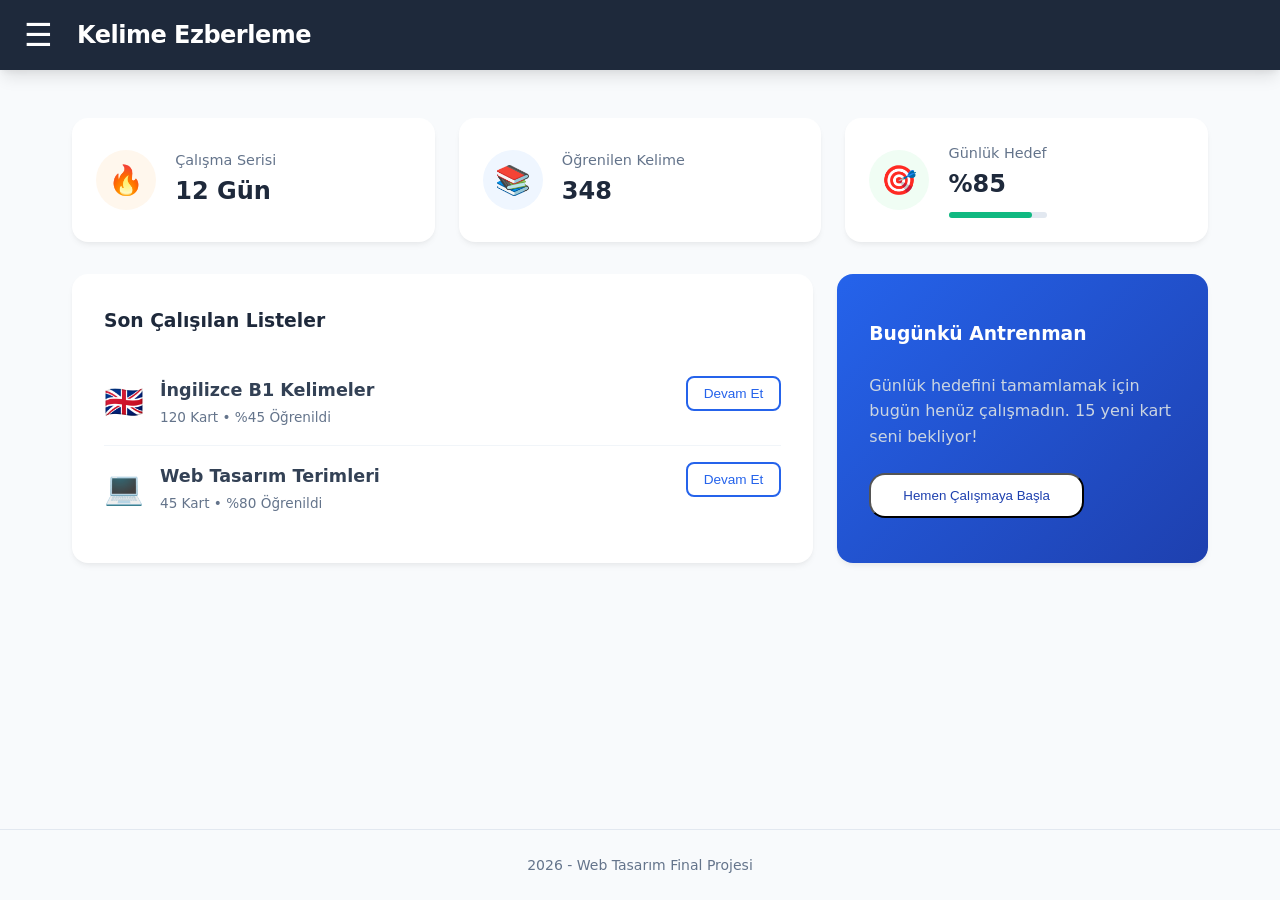
==== index.html @ dd24ced8 "Proje dosyaları yüklendi" ====
<!DOCTYPE html>
<html lang="tr">
<head>
    <meta charset="UTF-8">
    <meta name="viewport" content="width=device-width, initial-scale=1.0">
    <title>Kelime Ezberleme - Ana Sayfa</title>
    <link rel="stylesheet" href="./style.css">
</head>
<body>

    <header>
        <div class="header-sol">
            <button id="menu-buton" class="menu-buton">☰</button>
            <h1><a href="./index.html" class="logo-link">Kelime Ezberleme</a></h1>
        </div>
        
        <nav id="yan-menu" class="yan-menu">
            <div class="menu-baslik">Kelime Ezberleme</div>
            
            <a href="./index.html">Ana Sayfa</a>
            <a href="./listeler.html">Listelerim</a>
            <a href="./kartlar.html">Kart Yönetimi</a>
            <a href="./calis.html">Çalışma Modu</a>
            <a href="./ilerleme.html">İlerleme Takibi</a>
        </nav>
    </header>

    <main>
        <section id="dashboard" class="dashboard-alani">
            
            <div class="istatistik-izgarasi">
                <div class="istatistik-kart">
                    <div class="ikon-kutusu ates-ikonu">🔥</div>
                    <div class="istatistik-bilgi">
                        <h4>Çalışma Serisi</h4>
                        <p class="sayi">12 Gün</p>
                    </div>
                </div>
                <div class="istatistik-kart">
                    <div class="ikon-kutusu kelime-ikonu">📚</div>
                    <div class="istatistik-bilgi">
                        <h4>Öğrenilen Kelime</h4>
                        <p class="sayi">348</p>
                    </div>
                </div>
                <div class="istatistik-kart">
                    <div class="ikon-kutusu hedef-ikonu">🎯</div>
                    <div class="istatistik-bilgi">
                        <h4>Günlük Hedef</h4>
                        <p class="sayi">%85</p>
                        <div class="mini-progress-arka"><div class="mini-progress-dolu" style="width: 85%;"></div></div>
                    </div>
                </div>
            </div>

            <div class="dashboard-alt-izgara">
                
                <div class="son-listeler-kutusu">
                    <h3>Son Çalışılan Listeler</h3>
                    <div class="liste-kartlari-kucuk">
                        <div class="liste-satiri">
                            <span class="liste-ikonu">🇬🇧</span>
                            <div class="liste-detay">
                                <h4>İngilizce B1 Kelimeler</h4>
                                <p>120 Kart • %45 Öğrenildi</p>
                            </div>
                            <button class="btn-ikincil btn-kucuk">Devam Et</button>
                        </div>
                        <div class="liste-satiri">
                            <span class="liste-ikonu">💻</span>
                            <div class="liste-detay">
                                <h4>Web Tasarım Terimleri</h4>
                                <p>45 Kart • %80 Öğrenildi</p>
                            </div>
                            <button class="btn-ikincil btn-kucuk">Devam Et</button>
                        </div>
                    </div>
                </div>

                <div class="hizli-basla-kutusu">
                    <h3>Bugünkü Antrenman</h3>
                    <p>Günlük hedefini tamamlamak için bugün henüz çalışmadın. 15 yeni kart seni bekliyor!</p>
                    <button id="btn-basla" class="btn-ana">Hemen Çalışmaya Başla</button>
                </div>

            </div>
        </section>
    </main>

    <footer>
        <p>2026 - Web Tasarım Final Projesi</p>
    </footer>

    <script src="./script.js" defer></script>
</body>
</html>
---- style.css ----
/* ==========================================================================
   1. CSS DEĞİŞKENLERİ (Renk Paleti ve Tema Ayarları) - Kılavuz Zorunluluğu
   ========================================================================== */
:root {
    /* Renk Paleti (Modern, Şık ve Zengin bir görünüm için) */
    --renk-birincil: #2563eb;       /* Canlı bir mavi (Aksiyon rengi) */
    --renk-ikincil: #1e293b;        /* Koyu lacivert/gri (Başlıklar ve Menü için) */
    --renk-arkaplan: #f8fafc;       /* Çok uçuk bir gri/beyaz (Göz yormaz) */
    --renk-kart: #ffffff;           /* Kart ve kutu arkaplanları */
    --renk-metin: #334155;          /* Okunabilir koyu gri */
    --renk-metin-acik: #64748b;     /* Alt başlıklar ve açıklamalar için açık gri */
    
    /* Durum Renkleri */
    --renk-basari: #10b981;         /* Doğru butonları ve ilerleme için zümrüt yeşili */
    --renk-hata: #ef4444;           /* Yanlış butonları ve silme işlemleri için kırmızı */

    /* Gölgeler ve Yuvarlatmalar (Premium Hissiyat İçin) */
    --golge-hafif: 0 4px 6px -1px rgba(0, 0, 0, 0.05), 0 2px 4px -1px rgba(0, 0, 0, 0.03);
    --golge-belirgin: 0 10px 15px -3px rgba(0, 0, 0, 0.1), 0 4px 6px -2px rgba(0, 0, 0, 0.05);
    --radius-kucuk: 8px;
    --radius-buyuk: 16px;
    
    /* Font ve Geçiş (Animasyon) Ayarları */
    --font-ana: 'Inter', system-ui, -apple-system, sans-serif;
    --gecis-hizi: 0.3s ease;
}

/* ==========================================================================
   2. TEMEL SIFIRLAMA (Reset) VE SAYFA AYARLARI
   ========================================================================== */
* {
    margin: 0;
    padding: 0;
    box-sizing: border-box;
}

body {
    font-family: var(--font-ana);
    background-color: var(--renk-arkaplan);
    color: var(--renk-metin);
    line-height: 1.6;
    min-height: 100vh;
    display: flex;
    flex-direction: column;
}

/* ==========================================================================
   3. ÜST MENÜ VE YAN MENÜ (Header & Sidebar)
   ========================================================================== */
header {
    background-color: var(--renk-ikincil);
    color: white;
    padding: 1rem 1.5rem;
    display: flex;
    align-items: center;
    box-shadow: var(--golge-belirgin);
    position: sticky;
    top: 0;
    z-index: 100;
}

.header-sol {
    display: flex;
    align-items: center;
    gap: 1.5rem;
}

header h1 {
    font-size: 1.5rem;
    font-weight: 700;
    letter-spacing: -0.5px;
}

/* Hamburger Butonu Tasarımı */
.menu-buton {
    background: none;
    border: none;
    color: white;
    font-size: 2rem;
    cursor: pointer;
    padding: 0;
    box-shadow: none; /* Ana buton gölgesini ezdik */
}

.menu-buton:hover {
    background: none;
    box-shadow: none;
    transform: scale(1.1); /* Üzerine gelince sadece hafif büyür */
    color: var(--renk-birincil);
}

/* Yan Menü (Güncellenmiş Hali) */
.yan-menu {
    position: fixed;
    top: 0;
    left: -300px;
    width: 280px;
    height: 100vh;
    background-color: #0f172a;
    display: flex;
    flex-direction: column;
    padding-top: 0; /* DEĞİŞİKLİK: Başlığın yukarıya tam oturması için 0 yaptık */
    transition: left 0.4s cubic-bezier(0.4, 0, 0.2, 1);
    box-shadow: var(--golge-belirgin);
    z-index: 99;
}

/* JS ile 'acik' class'ı eklendiğinde menü ekrana girecek */
.yan-menu.acik {
    left: 0; 
}

.yan-menu a {
    color: #cbd5e1;
    text-decoration: none;
    font-weight: 500;
    font-size: 1.1rem;
    padding: 1.2rem 2rem;
    border-bottom: 1px solid rgba(255, 255, 255, 0.05);
    transition: all var(--gecis-hizi);
}

.yan-menu a:hover {
    color: white;
    background-color: rgba(255, 255, 255, 0.1);
    padding-left: 2.5rem; /* Üzerine gelince link hafif sağa kayar, premium bir his verir */
    border-left: 4px solid var(--renk-birincil);
}

/* ==========================================================================
   4. ANA İÇERİK ALANI (Main) VE BUTONLAR
   ========================================================================== */
main {
    flex: 1; /* Footer'ı en alta itmek için */
    width: 100%;
    max-width: 1200px;
    margin: 0 auto;
    padding: 3rem 2rem;
}

/* ==========================================================================
   5. BUTON DÜZELTMELERİ (Orantılı ve Şık Görünüm İçin)
   ========================================================================== */
/* Butonların kapsayıcı alan kadar uzamasını engeller ve kendi boyutlarında kalmalarını sağlar */
button {
    width: fit-content; 
    align-self: flex-start;
}

/* Farklı Buton Tipleri */
.btn-ana {
    background-color: var(--renk-birincil);
    padding: 0.8rem 2rem;
    border-radius: var(--radius-buyuk); /* Daha yuvarlak ve modern hatlar */
}

.btn-ikincil {
    background-color: transparent;
    color: var(--renk-birincil);
    border: 2px solid var(--renk-birincil);
}

.btn-ikincil:hover {
    background-color: var(--renk-birincil);
    color: white;
}

.btn-kucuk {
    padding: 0.5rem 1rem;
    font-size: 0.85rem;
    border-radius: var(--radius-kucuk);
}

/* ==========================================================================
   6. ANA SAYFA (DASHBOARD) TASARIMI
   ========================================================================== */
.dashboard-alani {
    display: flex;
    flex-direction: column;
    gap: 2rem;
}

/* Üst İstatistik Kartları */
.istatistik-izgarasi {
    display: grid;
    grid-template-columns: repeat(auto-fit, minmax(250px, 1fr));
    gap: 1.5rem;
}

.istatistik-kart {
    background-color: var(--renk-kart);
    padding: 1.5rem;
    border-radius: var(--radius-buyuk);
    box-shadow: var(--golge-hafif);
    display: flex;
    align-items: center;
    gap: 1.2rem;
    transition: transform var(--gecis-hizi);
}

.istatistik-kart:hover {
    transform: translateY(-5px);
    box-shadow: var(--golge-belirgin);
}

.ikon-kutusu {
    width: 60px;
    height: 60px;
    border-radius: 50%;
    display: flex;
    justify-content: center;
    align-items: center;
    font-size: 1.8rem;
}

.ates-ikonu { background-color: #fff7ed; color: #f97316; }
.kelime-ikonu { background-color: #eff6ff; color: #3b82f6; }
.hedef-ikonu { background-color: #f0fdf4; color: #22c55e; }

.istatistik-bilgi h4 {
    color: var(--renk-metin-acik);
    font-size: 0.9rem;
    font-weight: 500;
}

.istatistik-bilgi .sayi {
    font-size: 1.5rem;
    font-weight: 700;
    color: var(--renk-ikincil);
}

/* Mini Progress Bar (Hedef Kartı İçin) */
.mini-progress-arka {
    width: 100%;
    height: 6px;
    background-color: #e2e8f0;
    border-radius: 10px;
    margin-top: 0.5rem;
}

.mini-progress-dolu {
    height: 100%;
    background-color: var(--renk-basari);
    border-radius: 10px;
}

/* Alt Bölüm: Son Listeler ve Hızlı Başla */
.dashboard-alt-izgara {
    display: grid;
    grid-template-columns: 2fr 1fr; /* Sol taraf daha geniş, sağ taraf daha dar */
    gap: 1.5rem;
}

@media (max-width: 768px) {
    .dashboard-alt-izgara {
        grid-template-columns: 1fr; /* Mobilde alt alta dizer */
    }
}

.son-listeler-kutusu, .hizli-basla-kutusu {
    background-color: var(--renk-kart);
    padding: 2rem;
    border-radius: var(--radius-buyuk);
    box-shadow: var(--golge-hafif);
}

.son-listeler-kutusu h3, .hizli-basla-kutusu h3 {
    margin-bottom: 1.5rem;
    color: var(--renk-ikincil);
}

.liste-satiri {
    display: flex;
    align-items: center;
    justify-content: space-between;
    padding: 1rem 0;
    border-bottom: 1px solid #f1f5f9;
}

.liste-satiri:last-child {
    border-bottom: none;
}

.liste-ikonu {
    font-size: 2rem;
    margin-right: 1rem;
}

.liste-detay {
    flex: 1; /* Ortadaki yazının alanı doldurmasını sağlar, butonu sağa iter */
}

.liste-detay h4 {
    font-size: 1.1rem;
    color: var(--renk-metin);
}

.liste-detay p {
    font-size: 0.85rem;
    color: var(--renk-metin-acik);
    margin-top: 0.2rem;
}

.hizli-basla-kutusu {
    background: linear-gradient(135deg, #2563eb, #1e40af);
    color: white;
    display: flex;
    flex-direction: column;
    justify-content: center;
    align-items: flex-start;
}

.hizli-basla-kutusu h3 {
    color: white;
}

.hizli-basla-kutusu p {
    margin-bottom: 1.5rem;
    color: #cbd5e1;
}

.hizli-basla-kutusu .btn-ana {
    background-color: white;
    color: #1e40af;
}

.hizli-basla-kutusu .btn-ana:hover {
    background-color: #f8fafc;
    transform: translateY(-2px);
}

button:hover {
    transform: translateY(-2px); /* Üzerine gelince hafifçe yukarı kalkar */
    box-shadow: var(--golge-belirgin);
    background-color: #1d4ed8; /* Biraz daha koyu mavi */
}

/* Footer (Alt Bilgi) */
footer {
    text-align: center;
    padding: 1.5rem;
    color: var(--renk-metin-acik);
    font-size: 0.875rem;
    border-top: 1px solid #e2e8f0;
}

/* ==========================================================================
   YENİ EKLEMELER: Logo Linki ve Yan Menü Başlığı
   ========================================================================== */

/* Sol üstteki Kelime Ezberleme yazısının link tasarımını düzeltiyoruz */
.logo-link {
    color: white;
    text-decoration: none; /* Altındaki çizgiyi kaldırır */
    transition: color var(--gecis-hizi);
}

.logo-link:hover {
    color: #cbd5e1; /* Üzerine gelince çok hafif grileşir, tıklanabilir olduğunu belli eder */
}

/* Yan menü açıldığında sol üst köşede duracak premium başlık alanı */
.menu-baslik {
    font-size: 1.4rem;
    font-weight: 700;
    color: white;
    padding: 1.5rem 2rem;
    background-color: var(--renk-ikincil); /* Header ile aynı koyu ton */
    border-bottom: 3px solid var(--renk-birincil); /* Altına şık mavi bir çizgi çeker */
    margin-bottom: 1rem;
    letter-spacing: -0.5px;
}
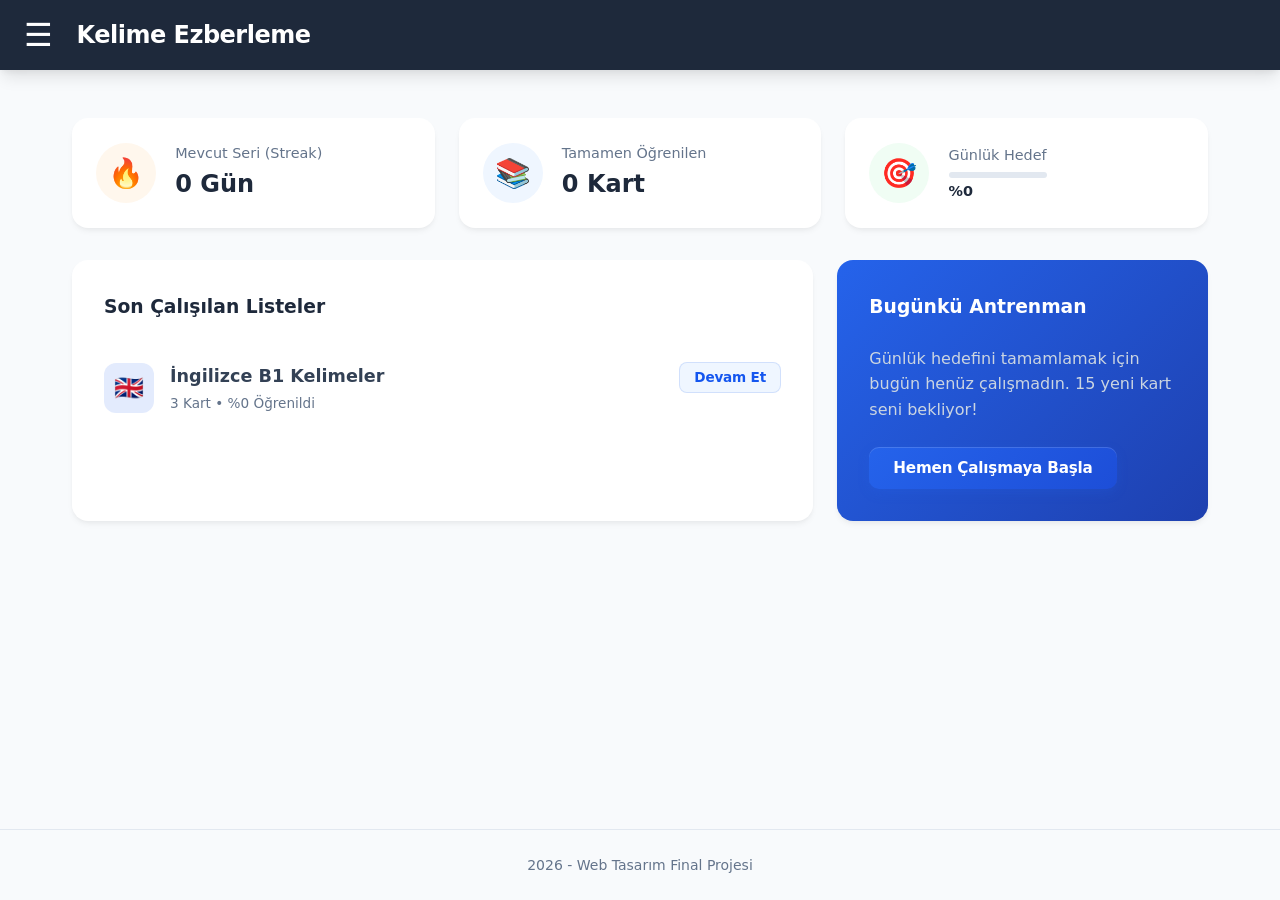
==== commit f31dd9b1: "Final güncellemeleri tamamlandı" ====
--- a/index.html
+++ b/index.html
@@ -29,28 +29,34 @@
         <section id="dashboard" class="dashboard-alani">
             
             <div class="istatistik-izgarasi">
-                <div class="istatistik-kart">
+                
+                <div class="istatistik-kart" style="cursor: pointer;" title="İlerleme Detaylarını Gör" onclick="window.location.href='./ilerleme.html'">
                     <div class="ikon-kutusu ates-ikonu">🔥</div>
                     <div class="istatistik-bilgi">
-                        <h4>Çalışma Serisi</h4>
-                        <p class="sayi">12 Gün</p>
+                        <h4>Mevcut Seri (Streak)</h4>
+                        <p class="sayi">0 Gün</p>
                     </div>
                 </div>
-                <div class="istatistik-kart">
+                
+                <div class="istatistik-kart" id="kart-ogrenilen" style="cursor: pointer;" title="Öğrenilen Kelimeleri Gör">
                     <div class="ikon-kutusu kelime-ikonu">📚</div>
                     <div class="istatistik-bilgi">
-                        <h4>Öğrenilen Kelime</h4>
-                        <p class="sayi">348</p>
+                        <h4>Tamamen Öğrenilen</h4>
+                        <p class="sayi">0 Kart</p>
                     </div>
                 </div>
-                <div class="istatistik-kart">
+                
+                <div class="istatistik-kart" id="kart-hedef" style="cursor: pointer;" title="Hedef Detayını Gör">
                     <div class="ikon-kutusu hedef-ikonu">🎯</div>
                     <div class="istatistik-bilgi">
                         <h4>Günlük Hedef</h4>
-                        <p class="sayi">%85</p>
-                        <div class="mini-progress-arka"><div class="mini-progress-dolu" style="width: 85%;"></div></div>
+                        <div class="mini-progress-arka" style="margin-top: 5px; height: 6px; margin-bottom: 2px;">
+                            <div class="mini-progress-dolu" style="width: 0%; background-color: var(--renk-basari);"></div>
+                        </div>
+                        <p class="sayi" style="font-size: 0.9rem;">%0</p>
                     </div>
                 </div>
+
             </div>
 
             <div class="dashboard-alt-izgara">
@@ -87,6 +93,33 @@
         </section>
     </main>
 
+    <div id="modal-ogrenilen" class="modal-arkaplan" style="display: none;">
+            <div class="modal-icerik">
+                <div class="modal-ust">
+                    <h3>Öğrenilen Kelimeler</h3>
+                    <button class="btn-kapat" onclick="modalKapat('modal-ogrenilen')">✖</button>
+                </div>
+                <div class="modal-govde">
+                    <ul id="ogrenilen-kelimeler-listesi" class="kelime-liste-scroll">
+                        </ul>
+                </div>
+            </div>
+        </div>
+
+        <div id="modal-hedef" class="modal-arkaplan" style="display: none;">
+            <div class="modal-icerik">
+                <div class="modal-ust">
+                    <h3>Günlük Hedef Durumu</h3>
+                    <button class="btn-kapat" onclick="modalKapat('modal-hedef')">✖</button>
+                </div>
+                <div class="modal-govde" style="text-align: center;">
+                    <div id="hedef-detay-alani">
+                        </div>
+                    <button class="btn-ana" onclick="window.location.href='./calis.html'" style="margin-top: 1.5rem; width: 100%;">Çalışmaya Devam Et</button>
+                </div>
+            </div>
+        </div>
+
     <footer>
         <p>2026 - Web Tasarım Final Projesi</p>
     </footer>
--- a/style.css
+++ b/style.css
@@ -3,7 +3,7 @@
    ========================================================================== */
 :root {
     /* Renk Paleti (Modern, Şık ve Zengin bir görünüm için) */
-    --renk-birincil: #2563eb;       /* Canlı bir mavi (Aksiyon rengi) */
+    --renk-birincil: #1456ef;       /* Canlı bir mavi (Aksiyon rengi) */
     --renk-ikincil: #1e293b;        /* Koyu lacivert/gri (Başlıklar ve Menü için) */
     --renk-arkaplan: #f8fafc;       /* Çok uçuk bir gri/beyaz (Göz yormaz) */
     --renk-kart: #ffffff;           /* Kart ve kutu arkaplanları */
@@ -139,36 +139,107 @@
 }
 
 /* ==========================================================================
-   5. BUTON DÜZELTMELERİ (Orantılı ve Şık Görünüm İçin)
-   ========================================================================== */
-/* Butonların kapsayıcı alan kadar uzamasını engeller ve kendi boyutlarında kalmalarını sağlar */
-button {
-    width: fit-content; 
+   YENİLENMİŞ BUTON MİMARİSİ (Premium & Akıcı Etkileşim)
+   ========================================================================== */
+
+/* Tüm Butonlar İçin Ortak Taban Ayarları */
+button, .btn-geri, .btn-ana, .btn-ikincil, .btn-sil {
+    display: inline-flex;
+    align-items: center;
+    justify-content: center;
+    gap: 0.5rem; /* İkon ve yazı arasındaki boşluk */
+    font-family: var(--font-ana);
+    font-size: 0.95rem;
+    font-weight: 600;
+    letter-spacing: -0.2px;
+    cursor: pointer;
+    border: none;
+    outline: none;
+    width: fit-content;
     align-self: flex-start;
-}
-
-/* Farklı Buton Tipleri */
-.btn-ana {
-    background-color: var(--renk-birincil);
-    padding: 0.8rem 2rem;
-    border-radius: var(--radius-buyuk); /* Daha yuvarlak ve modern hatlar */
-}
-
-.btn-ikincil {
-    background-color: transparent;
+    
+    /* Yumuşak geçiş efekti (Hocanın istediği transition şartı) */
+    transition: all 0.2s cubic-bezier(0.4, 0, 0.2, 1);
+    
+    /* Modern, temiz kenar yuvarlatma */
+    border-radius: 10px; 
+    padding: 0.75rem 1.5rem;
+    
+    /* Dokunmatik cihazlar için mavi parlamayı engeller */
+    -webkit-tap-highlight-color: transparent;
+}
+
+/* Tıklanma (Basılma) Hissi - Tüm butonlarda hafifçe içeri çökme efekti */
+button:active, .btn-geri:active {
+    transform: scale(0.97) translateY(0) !important;
+}
+
+/* 1. ANA AKSİYON BUTONU (Premium Canlı Mavi) */
+.btn-ana, #btn-basla, .btn-ekle {
+    background: linear-gradient(135deg, #2563eb, #1d4ed8);
+    color: #ffffff;
+    box-shadow: 0 4px 12px rgba(37, 99, 235, 0.2), 
+                inset 0 1px 0 rgba(255, 255, 255, 0.15);
+}
+
+.btn-ana:hover, #btn-basla:hover, .btn-ekle:hover {
+    background: linear-gradient(135deg, #1d4ed8, #1e40af);
+    transform: translateY(-2px);
+    box-shadow: 0 6px 16px rgba(37, 99, 235, 0.3), 
+                inset 0 1px 0 rgba(255, 255, 255, 0.2);
+}
+
+/* 2. İKİNCİL AKSİYON BUTONU (Zarif, Şeffaf ve Soft Mavi Tonlu) */
+.btn-ikincil, .btn-guncelle {
+    background-color: #eff6ff;
     color: var(--renk-birincil);
-    border: 2px solid var(--renk-birincil);
-}
-
-.btn-ikincil:hover {
-    background-color: var(--renk-birincil);
-    color: white;
-}
-
+    border: 1px solid rgba(37, 99, 235, 0.15);
+}
+
+.btn-ikincil:hover, .btn-guncelle:hover {
+    background-color: #dbeafe;
+    color: #1e40af;
+    border-color: rgba(37, 99, 235, 0.3);
+    transform: translateY(-1px);
+}
+
+/* 3. SİLME / TEHLİKE BUTONU (Zarif Kırmızı Tasarım) */
+.btn-sil {
+    background-color: #fef2f2;
+    color: var(--renk-hata);
+    border: 1px solid rgba(239, 68, 68, 0.15);
+}
+
+.btn-sil:hover {
+    background-color: #fee2e2;
+    color: #991b1b;
+    border-color: rgba(239, 68, 68, 0.3);
+    transform: translateY(-1px);
+}
+
+/* 4. GERİ DÖN BUTONU (Minimalist, Şık ve Göze Batmayan Sol Köşe Butonu) */
+.btn-geri {
+    background-color: #ffffff;
+    color: var(--renk-metin);
+    border: 1px solid #e2e8f0;
+    font-size: 0.875rem;
+    padding: 0.5rem 1rem;
+    margin-bottom: 1.5rem;
+    box-shadow: 0 1px 3px rgba(0,0,0,0.05);
+}
+
+.btn-geri:hover {
+    background-color: #f8fafc;
+    color: var(--renk-ikincil);
+    border-color: #cbd5e1;
+    transform: translateX(-3px); /* Sola doğru hafifçe esner */
+}
+
+/* 5. KÜÇÜK BUTON MODİFİYESİ (Tablo veya Liste Satırlarındaki Butonlar İçin) */
 .btn-kucuk {
-    padding: 0.5rem 1rem;
-    font-size: 0.85rem;
-    border-radius: var(--radius-kucuk);
+    padding: 0.4rem 0.9rem !important;
+    font-size: 0.85rem !important;
+    border-radius: 8px !important;
 }
 
 /* ==========================================================================
@@ -369,4 +440,417 @@
     border-bottom: 3px solid var(--renk-birincil); /* Altına şık mavi bir çizgi çeker */
     margin-bottom: 1rem;
     letter-spacing: -0.5px;
-}+}
+
+/* ==========================================================================
+   7. FORM ELEMANLARI VE LİSTELER SAYFASI TASARIMI
+   ========================================================================== */
+.form-kutu {
+    background-color: var(--renk-kart);
+    padding: 2rem;
+    border-radius: var(--radius-buyuk);
+    box-shadow: var(--golge-hafif);
+    margin-bottom: 2rem;
+}
+
+.form-kutu h3 {
+    margin-bottom: 1.5rem;
+    color: var(--renk-ikincil);
+    border-bottom: 2px solid #f1f5f9;
+    padding-bottom: 0.5rem;
+}
+
+.form-grup {
+    margin-bottom: 1.2rem;
+    display: flex;
+    flex-direction: column;
+    gap: 0.5rem;
+}
+
+.form-grup label {
+    font-weight: 500;
+    font-size: 0.95rem;
+}
+
+.form-grup input, .form-grup select, .form-grup textarea {
+    padding: 0.75rem;
+    border: 1px solid #cbd5e1;
+    border-radius: var(--radius-kucuk);
+    font-family: inherit;
+    font-size: 1rem;
+    transition: border-color var(--gecis-hizi);
+}
+
+.form-grup input:focus, .form-grup select:focus, .form-grup textarea:focus {
+    outline: none;
+    border-color: var(--renk-birincil);
+    box-shadow: 0 0 0 3px rgba(37, 99, 235, 0.1);
+}
+
+/* Dinamik Liste Kartları Izgarası */
+.listeler-izgarasi {
+    display: grid;
+    grid-template-columns: repeat(auto-fill, minmax(300px, 1fr));
+    gap: 1.5rem;
+    margin-top: 1.5rem;
+}
+
+.liste-karti {
+    background-color: var(--renk-kart);
+    border-radius: var(--radius-kucuk);
+    padding: 1.5rem;
+    box-shadow: var(--golge-hafif);
+    display: flex;
+    flex-direction: column;
+    gap: 1.2rem;
+    transition: transform var(--gecis-hizi);
+}
+
+.liste-karti:hover {
+    transform: translateY(-4px);
+    box-shadow: var(--golge-belirgin);
+}
+
+.liste-ust {
+    display: flex;
+    align-items: center;
+    gap: 1rem;
+}
+
+.liste-ikonu {
+    width: 50px;
+    height: 50px;
+    border-radius: 12px;
+    display: flex;
+    justify-content: center;
+    align-items: center;
+    font-size: 1.5rem;
+}
+
+.liste-baslik h4 {
+    font-size: 1.2rem;
+    color: var(--renk-ikincil);
+    margin-bottom: 0.2rem;
+}
+
+.liste-kategori {
+    font-size: 0.85rem;
+    color: var(--renk-metin-acik);
+    background-color: #f1f5f9;
+    padding: 0.2rem 0.6rem;
+    border-radius: 20px;
+}
+
+.liste-aksiyonlar {
+    display: flex;
+    gap: 0.5rem;
+    margin-top: auto; /* Butonları kartın en altına iter */
+}
+
+.btn-sil {
+    background-color: white;
+    color: var(--renk-hata);
+    border: 1px solid var(--renk-hata);
+}
+
+.btn-sil:hover {
+    background-color: var(--renk-hata);
+    color: white;
+}
+
+/* ==========================================================================
+   9. KART YÖNETİMİ SAYFASI İÇERİK TASARIMLARI
+   ========================================================================== */
+
+/* Yönetim ekranında oluşan kartların CSS Grid ile dizilmesi */
+.kart-izgarasi {
+    display: grid;
+    grid-template-columns: repeat(auto-fill, minmax(300px, 1fr));
+    gap: 1.5rem;
+    margin-top: 1rem;
+}
+
+.yonetim-karti {
+    background-color: var(--renk-kart);
+    border: 1px solid #e2e8f0;
+    border-radius: var(--radius-kucuk);
+    padding: 1.5rem;
+    box-shadow: 0 1px 3px rgba(0,0,0,0.05);
+    display: flex;
+    flex-direction: column;
+}
+
+.kart-icerik-ust {
+    display: flex;
+    justify-content: space-between;
+    align-items: flex-start;
+    margin-bottom: 0.5rem;
+}
+
+.yuzler p {
+    margin-bottom: 0.3rem;
+    font-size: 1.05rem;
+    color: var(--renk-metin);
+}
+
+.ornek-metin {
+    font-size: 0.9rem;
+    color: var(--renk-metin-acik);
+    background-color: #f8fafc;
+    padding: 0.5rem;
+    border-radius: 6px;
+    margin-top: 0.5rem;
+}
+
+/* Durum Etiketleri (Yeni, Öğreniliyor, Öğrenildi) */
+.durum-etiket {
+    font-size: 0.75rem;
+    font-weight: 700;
+    padding: 0.3rem 0.6rem;
+    border-radius: 20px;
+    letter-spacing: 0.5px;
+}
+
+.durum-yeni { background-color: #f1f5f9; color: #64748b; }
+.durum-öğreniliyor { background-color: #fef3c7; color: #d97706; }
+.durum-öğrenildi { background-color: #dcfce3; color: #166534; }
+
+/* ==========================================================================
+   10. ÇALIŞMA MODU VE 3D KART ÇEVİRME ANİMASYONU
+   ========================================================================== */
+#calisma-alani {
+    display: flex;
+    flex-direction: column;
+    align-items: center;
+    gap: 2rem;
+    max-width: 800px;
+    margin: 0 auto;
+}
+
+/* 1. SAHNE: Kılavuz Zorunluluğu olan CSS 'perspective' ayarı  */
+.kart-sahnesi {
+    width: 100%;
+    max-width: 600px;
+    height: 350px;
+    perspective: 1000px; /* Bu değer karta 3D derinlik hissi verir */
+    margin: 1rem 0;
+}
+
+/* 2. KARTIN KENDİSİ: Dönüş animasyonunun hızı ve 3D koruması */
+.kart {
+    width: 100%;
+    height: 100%;
+    position: relative;
+    /* Kılavuz Zorunluluğu: Smooth transition 0.6s  */
+    transition: transform 0.6s cubic-bezier(0.4, 0, 0.2, 1); 
+    transform-style: preserve-3d; /* Arka yüzün 3D alanında kalmasını sağlar */
+    cursor: pointer;
+    box-shadow: var(--golge-belirgin);
+    border-radius: var(--radius-buyuk);
+}
+
+/* JavaScript ile 'dondur' class'ı eklendiğinde kart Y ekseninde döner */
+.kart.dondur {
+    /* Kılavuz Zorunluluğu: rotateY(180deg)  */
+    transform: rotateY(180deg); 
+}
+
+/* 3. KARTIN YÜZEYLERİ (Ön ve Arka Ortak Ayarlar) */
+.kart-yuz {
+    position: absolute;
+    width: 100%;
+    height: 100%;
+    backface-visibility: hidden; /* Kart dönünce arkada kalan yüzü gizler */
+    display: flex;
+    flex-direction: column;
+    justify-content: center;
+    align-items: center;
+    text-align: center;
+    padding: 2rem;
+    border-radius: var(--radius-buyuk);
+    background-color: var(--renk-kart);
+    font-size: 2.5rem;
+    font-weight: 700;
+    color: var(--renk-ikincil);
+}
+
+/* 4. KARTIN ARKA YÜZÜ (Başlangıçta arkaya dönük durması için) */
+.kart-arka {
+    transform: rotateY(180deg);
+    background-color: #f8fafc;
+    border: 3px solid var(--renk-birincil);
+    color: var(--renk-birincil);
+}
+
+/* Üst Kontroller ve İlerleme Çubuğu Tasarımı */
+.calisma-ayarlari {
+    width: 100%;
+    display: flex;
+    justify-content: space-between;
+    align-items: center;
+}
+
+.ilerleme-konteyner {
+    flex-grow: 1;
+    margin-left: 2rem;
+    background-color: #e2e8f0;
+    height: 12px;
+    border-radius: 10px;
+    overflow: hidden;
+}
+
+#ilerleme-cubugu {
+    height: 100%;
+    background-color: var(--renk-basari);
+    width: 0%; /* Bu yüzdeyi JS ile değiştireceğiz */
+    transition: width 0.4s ease;
+}
+
+/* Doğru/Yanlış Butonları Özel Tasarımı */
+.aksiyon-butonlari {
+    display: flex;
+    gap: 1.5rem;
+    width: 100%;
+    justify-content: center;
+}
+
+#btn-yanlis { background-color: var(--renk-hata); color: white; border: none; box-shadow: 0 4px 12px rgba(239, 68, 68, 0.3); }
+#btn-yanlis:hover { background-color: #b91c1c; }
+#btn-dogru { background-color: var(--renk-basari); color: white; border: none; box-shadow: 0 4px 12px rgba(16, 185, 129, 0.3); }
+#btn-dogru:hover { background-color: #047857; }
+
+/* ==========================================================================
+   11. İLERLEME VE İSTATİSTİK SAYFASI (Zor Kartlar ve CSS Grid Takvim)
+   ========================================================================== */
+.zor-kartlar {
+    list-style: none;
+    padding: 0;
+}
+
+.zor-kartlar li {
+    display: flex;
+    justify-content: space-between;
+    align-items: center;
+    padding: 1rem 0;
+    border-bottom: 1px solid #f1f5f9;
+}
+
+.zor-kartlar li:last-child {
+    border-bottom: none;
+}
+
+.zor-kelime {
+    font-weight: 600;
+    font-size: 1.1rem;
+    color: var(--renk-ikincil);
+}
+
+.zor-hata {
+    color: var(--renk-hata);
+    font-size: 0.85rem;
+    font-weight: bold;
+    background-color: #fef2f2;
+    padding: 0.3rem 0.8rem;
+    border-radius: 20px;
+}
+
+/* Kılavuz Zorunluluğu: Çalışma Serisi Takvimi (Mini CSS Grid) */
+.takvim-grid {
+    display: grid;
+    grid-template-columns: repeat(7, 1fr);
+    gap: 0.5rem;
+    margin-top: 1.5rem;
+}
+
+.takvim-gun {
+    aspect-ratio: 1; /* Kutuların tam kare olmasını sağlar */
+    background-color: #f1f5f9;
+    border-radius: var(--radius-kucuk);
+    display: flex;
+    align-items: center;
+    justify-content: center;
+    font-size: 0.85rem;
+    font-weight: 500;
+    color: var(--renk-metin-acik);
+    transition: transform 0.2s ease;
+}
+
+.takvim-gun.aktif {
+    background-color: var(--renk-basari);
+    color: white;
+    font-weight: bold;
+    box-shadow: 0 4px 10px rgba(16, 185, 129, 0.3);
+}
+
+.takvim-gun:hover {
+    transform: translateY(-2px);
+}
+
+.liste-ilerleme-satiri {
+    margin-bottom: 1.2rem;
+}
+
+.liste-ilerleme-baslik {
+    display: flex;
+    justify-content: space-between;
+    font-size: 0.95rem;
+    font-weight: 500;
+    margin-bottom: 0.4rem;
+}
+
+@media (max-width: 768px) {
+    .ilerleme-alt-izgara {
+        grid-template-columns: 1fr !important; /* Mobilde alt alta sıralar */
+    }
+}
+
+/* ==========================================================================
+   12. MODAL (AÇILIR PENCERE) TASARIMLARI
+   ========================================================================== */
+.modal-arkaplan {
+    position: fixed;
+    top: 0; left: 0; width: 100%; height: 100%;
+    background-color: rgba(15, 23, 42, 0.6);
+    backdrop-filter: blur(4px);
+    display: flex; justify-content: center; align-items: center;
+    z-index: 1000;
+}
+
+.modal-icerik {
+    background-color: var(--renk-kart);
+    width: 90%; max-width: 450px;
+    border-radius: var(--radius-buyuk);
+    padding: 1.5rem;
+    box-shadow: 0 20px 25px -5px rgba(0, 0, 0, 0.1);
+    animation: modalAcilis 0.3s cubic-bezier(0.4, 0, 0.2, 1);
+}
+
+@keyframes modalAcilis {
+    from { opacity: 0; transform: scale(0.95) translateY(10px); }
+    to { opacity: 1; transform: scale(1) translateY(0); }
+}
+
+.modal-ust { 
+    display: flex; justify-content: space-between; align-items: center; 
+    margin-bottom: 1rem; border-bottom: 1px solid #e2e8f0; padding-bottom: 0.8rem; 
+}
+.modal-ust h3 { color: var(--renk-ikincil); font-size: 1.2rem; margin: 0; }
+.btn-kapat { background: transparent; border: none; font-size: 1.2rem; cursor: pointer; color: var(--renk-metin-acik); }
+.btn-kapat:hover { color: var(--renk-hata); transform: scale(1.1); }
+
+/* Öğrenilen Kelimeler Kaydırma Listesi */
+.kelime-liste-scroll { 
+    max-height: 300px; overflow-y: auto; 
+    padding: 0; margin: 0; list-style: none; 
+}
+.kelime-liste-scroll li { 
+    display: flex; justify-content: space-between; 
+    padding: 0.8rem 0.5rem; border-bottom: 1px dashed #e2e8f0; 
+}
+.kelime-liste-scroll li:last-child { border-bottom: none; }
+.kelime-on { font-weight: 600; color: var(--renk-ikincil); }
+.kelime-arka { color: var(--renk-metin-acik); }
+
+/* Scrollbar Güzelleştirme */
+.kelime-liste-scroll::-webkit-scrollbar { width: 6px; }
+.kelime-liste-scroll::-webkit-scrollbar-thumb { background-color: #cbd5e1; border-radius: 4px; }
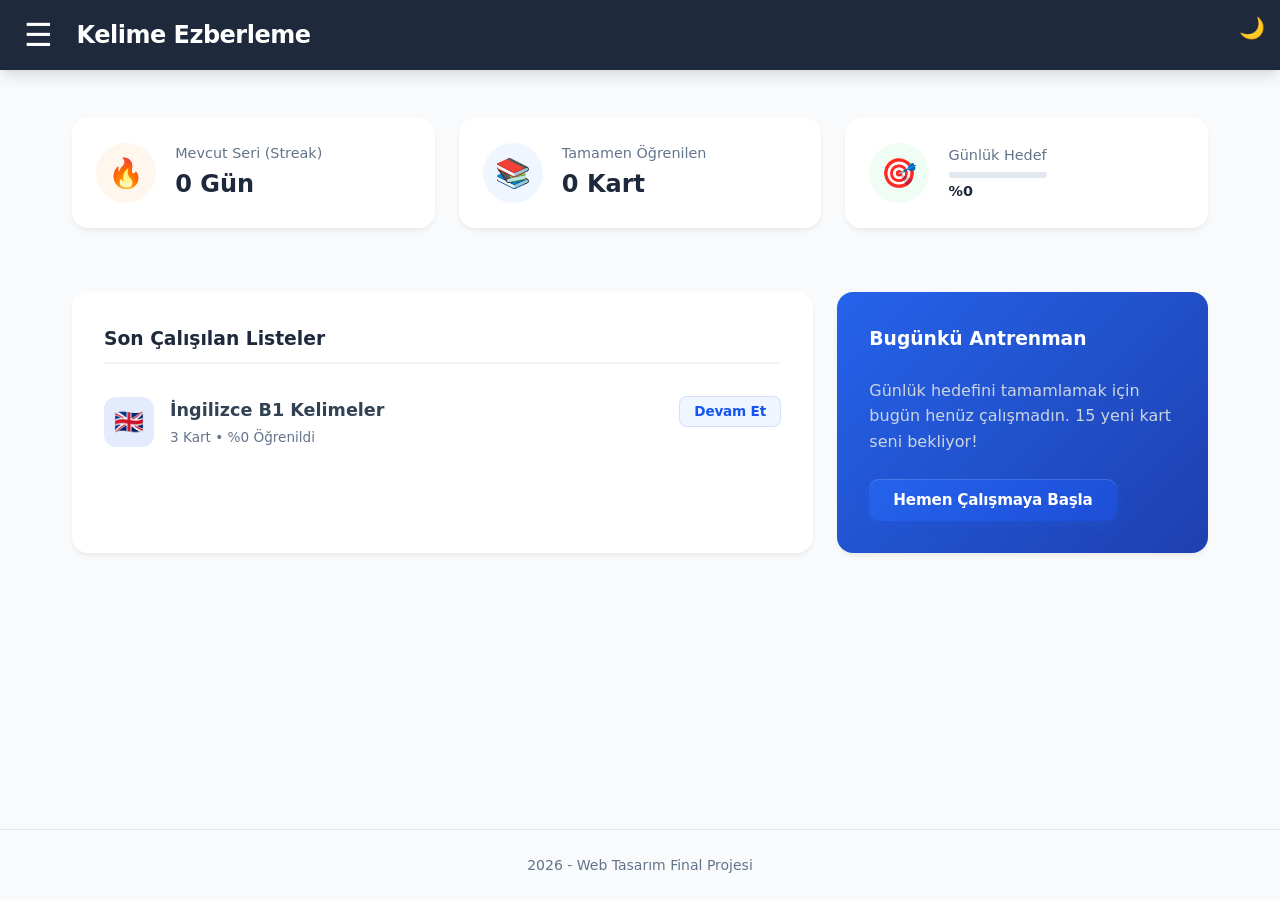
==== commit 8c5376e1: "Karanlık moddaki hatalar düzeltildi" ====
--- a/index.html
+++ b/index.html
@@ -8,15 +8,16 @@
 </head>
 <body>
 
-    <header>
+    <header style="display: flex; justify-content: space-between; align-items: center; padding-right: 15px;">
         <div class="header-sol">
             <button id="menu-buton" class="menu-buton">☰</button>
             <h1><a href="./index.html" class="logo-link">Kelime Ezberleme</a></h1>
         </div>
         
+        <button id="tema-degistir" style="background: transparent; border: none; box-shadow: none; font-size: 1.3rem; cursor: pointer; margin-left: auto; padding: 0; outline: none; transition: transform 0.2s;" title="Temayı Değiştir">🌙</button>
+        
         <nav id="yan-menu" class="yan-menu">
             <div class="menu-baslik">Kelime Ezberleme</div>
-            
             <a href="./index.html">Ana Sayfa</a>
             <a href="./listeler.html">Listelerim</a>
             <a href="./kartlar.html">Kart Yönetimi</a>
@@ -59,29 +60,31 @@
 
             </div>
 
-            <div class="dashboard-alt-izgara">
+            <div class="dashboard-alt-izgara" style="display: grid; grid-template-columns: 2fr 1fr; gap: 1.5rem; margin-top: 2rem;">
                 
-                <div class="son-listeler-kutusu">
-                    <h3>Son Çalışılan Listeler</h3>
-                    <div class="liste-kartlari-kucuk">
-                        <div class="liste-satiri">
-                            <span class="liste-ikonu">🇬🇧</span>
-                            <div class="liste-detay">
-                                <h4>İngilizce B1 Kelimeler</h4>
-                                <p>120 Kart • %45 Öğrenildi</p>
-                            </div>
-                            <button class="btn-ikincil btn-kucuk">Devam Et</button>
-                        </div>
-                        <div class="liste-satiri">
-                            <span class="liste-ikonu">💻</span>
-                            <div class="liste-detay">
-                                <h4>Web Tasarım Terimleri</h4>
-                                <p>45 Kart • %80 Öğrenildi</p>
-                            </div>
-                            <button class="btn-ikincil btn-kucuk">Devam Et</button>
-                        </div>
-                    </div>
+    <div class="form-kutu" style="margin-bottom: 0;">
+        <h3 style="margin-bottom: 1rem;">Son Çalışılan Listeler</h3>
+        <div class="liste-kartlari-kucuk" id="son-listeler-alani">
+            <div class="liste-satiri">
+                <span class="liste-ikonu">🇬🇧</span>
+                <div class="liste-detay">
+                    <h4>İngilizce B1 Kelimeler</h4>
+                    <p>120 Kart • %45 Öğrenildi</p>
                 </div>
+                <button class="btn-ikincil btn-kucuk">Devam Et</button>
+            </div>
+            <div class="liste-satiri">
+                <span class="liste-ikonu">💻</span>
+                <div class="liste-detay">
+                    <h4>Web Tasarım Terimleri</h4>
+                    <p>45 Kart • %80 Öğrenildi</p>
+                </div>
+                <button class="btn-ikincil btn-kucuk">Devam Et</button>
+            </div>
+        </div>
+    </div>
+
+    
 
                 <div class="hizli-basla-kutusu">
                     <h3>Bugünkü Antrenman</h3>
--- a/style.css
+++ b/style.css
@@ -853,4 +853,142 @@
 
 /* Scrollbar Güzelleştirme */
 .kelime-liste-scroll::-webkit-scrollbar { width: 6px; }
-.kelime-liste-scroll::-webkit-scrollbar-thumb { background-color: #cbd5e1; border-radius: 4px; }+.kelime-liste-scroll::-webkit-scrollbar-thumb { background-color: #cbd5e1; border-radius: 4px; }
+
+/* ==========================================================================
+   GECE MODU RENK PALETİ (TÜM SAYFALAR VE ANA SAYFA UYARLANMIŞ HALİ)
+   ========================================================================== */
+[data-theme="dark"] body {
+    background-color: #0f172a;
+    color: #f8fafc;
+}
+
+/* Tüm sayfalardaki ortak kutular ve Ana Sayfadaki sorunlu listeler */
+[data-theme="dark"] header,
+[data-theme="dark"] .yan-menu,
+[data-theme="dark"] .istatistik-kart,
+[data-theme="dark"] .form-kutu,
+[data-theme="dark"] .liste-karti,
+[data-theme="dark"] .yonetim-karti,
+[data-theme="dark"] .modal-icerik,
+[data-theme="dark"] .kart-on,
+[data-theme="dark"] .kart-arka,
+[data-theme="dark"] .liste-kartlari-kucuk,
+[data-theme="dark"] .liste-satiri {
+    background-color: #1e293b !important;
+    border-color: #334155 !important;
+    box-shadow: 0 4px 10px rgba(0, 0, 0, 0.4);
+    color: #f8fafc !important;
+}
+
+/* Tüm standart başlıklar, düz metinler ve listelerin içindeki detay yazıları */
+[data-theme="dark"] h1, 
+[data-theme="dark"] h2, 
+[data-theme="dark"] h3, 
+[data-theme="dark"] h4, 
+[data-theme="dark"] p, 
+[data-theme="dark"] label, 
+[data-theme="dark"] span,
+[data-theme="dark"] .liste-detay h4,
+[data-theme="dark"] .liste-detay p,
+[data-theme="dark"] .bos-uyari {
+    color: #f8fafc !important;
+}
+
+/* Form girdileri, seçim kutuları ve metin alanları */
+[data-theme="dark"] input,
+[data-theme="dark"] select,
+[data-theme="dark"] textarea {
+    background-color: #0f172a !important;
+    color: #f8fafc !important;
+    border: 1px solid #334155 !important;
+}
+
+/* Listelerin ve satırların alt sınır çizgileri */
+[data-theme="dark"] li,
+[data-theme="dark"] .liste-satiri {
+    border-bottom-color: #334155 !important;
+}
+
+[data-theme="dark"] .liste-aksiyonlar {
+    border-top-color: #334155 !important;
+}
+
+/* Gece modunda ana sayfadaki listelerin üzerine gelindiğinde (hover) hafif parlama efekti */
+[data-theme="dark"] .liste-satiri:hover {
+    background-color: #334155 !important;
+}
+
+/* Gece modunda "Devam Et" butonlarının görünürlüğü */
+[data-theme="dark"] .liste-satiri .btn-ikincil {
+    color: #f8fafc !important;
+    border-color: #3b82f6 !important;
+}
+
+/* ==========================================================================
+   GECE MODU: ANA SAYFA DIŞ KUTU DÜZELTMESİ (FİNAL)
+   ========================================================================== */
+[data-theme="dark"] .beyaz-kutu,
+[data-theme="dark"] .dashboard-kutu,
+[data-theme="dark"] .ana-kutu {
+    background-color: #1e293b !important;
+    border-color: #334155 !important;
+    box-shadow: 0 4px 10px rgba(0, 0, 0, 0.4) !important;
+}
+
+/* ==========================================================================
+   GECE MODU: "DEVAM ET" VE İKİNCİL BUTON DÜZELTMESİ
+   ========================================================================== */
+[data-theme="dark"] .btn-ikincil {
+    background-color: transparent !important;
+    color: #60a5fa !important; /* Göz yormayan açık mavi metin */
+    border: 1px solid #3b82f6 !important; /* Mavi kenarlık */
+}
+
+/* Gece modunda butonun üzerine fare ile gelince oluşacak efekt */
+[data-theme="dark"] .btn-ikincil:hover {
+    background-color: rgba(59, 130, 246, 0.15) !important;
+}
+
+/* ==========================================================================
+   GECE MODU: LİSTELERİM SAYFASI ALT METİN (KATEGORİ/DİL) DÜZELTMESİ
+   ========================================================================== */
+[data-theme="dark"] .liste-karti p,
+[data-theme="dark"] .liste-karti span,
+[data-theme="dark"] .liste-karti small,
+[data-theme="dark"] .liste-meta,
+[data-theme="dark"] .liste-kategori {
+    color: #94a3b8 !important; /* Göz yormayan açık gri tonu */
+}
+
+/* Kart başlıklarını da garantiye alalım (Tam beyaz) */
+[data-theme="dark"] .liste-karti h2,
+[data-theme="dark"] .liste-karti h3 {
+    color: #f8fafc !important; 
+}
+
+/* ==========================================================================
+   GECE MODU: İLERLEME TAKİBİ SAYFASI RENKLİ İSTATİSTİK DÜZELTMELERİ
+   ========================================================================== */
+
+/* 1. "En Zorlandığın Kartlar" listesindeki kırmızı yanlış sayıları */
+[data-theme="dark"] #zor-kartlar-listesi li span:last-child {
+    color: #f87171 !important; /* Gece moduna özel parlak ve okunaklı kırmızı */
+    font-weight: bold;
+}
+
+/* 2. "Günlük Çalışma Geçmişi" tablosundaki renkli istatistikler */
+/* Toplam Soru Sayısı (Mavi) */
+[data-theme="dark"] #calisma-gecmisi-listesi li span:nth-child(2) {
+    color: #60a5fa !important; 
+}
+
+/* Doğru Sayısı (Yeşil) */
+[data-theme="dark"] #calisma-gecmisi-listesi li span:nth-child(3) {
+    color: #4ade80 !important; 
+}
+
+/* Yanlış Sayısı (Kırmızı) */
+[data-theme="dark"] #calisma-gecmisi-listesi li span:nth-child(4) {
+    color: #f87171 !important; 
+}
